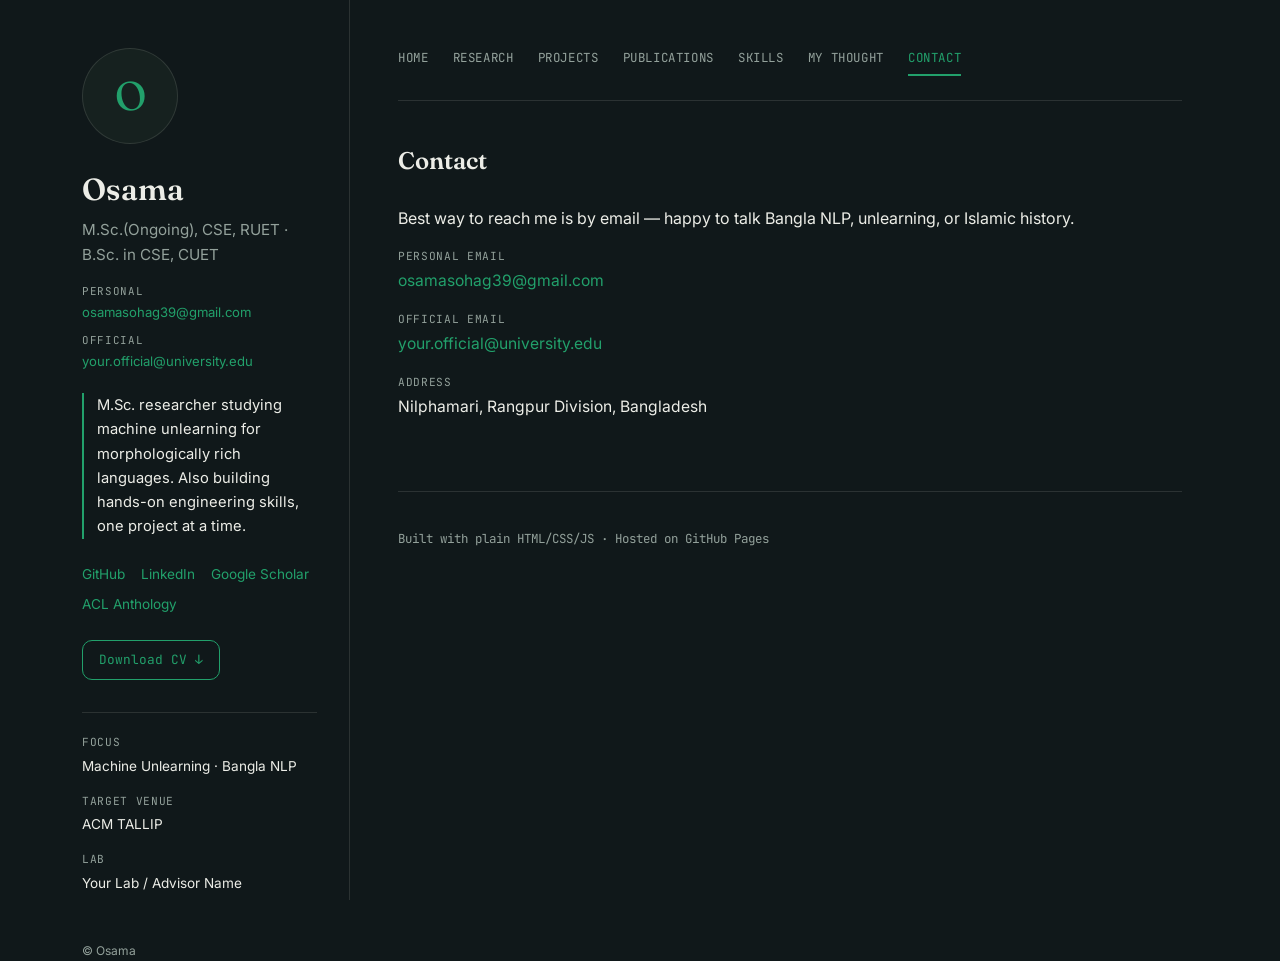
==== contact.html @ 737d6b6a "page wise portfolio" ====
<!DOCTYPE html>
<html lang="en">
<head>
<meta charset="UTF-8">
<meta name="viewport" content="width=device-width, initial-scale=1.0">
<title>Md. Osama — Contact</title>
<meta name="description" content="Contact details for Md. Osama.">

<link rel="preconnect" href="https://fonts.googleapis.com">
<link rel="preconnect" href="https://fonts.gstatic.com" crossorigin>
<link href="https://fonts.googleapis.com/css2?family=Fraunces:opsz,wght@9..144,400;9..144,500;9..144,600;9..144,700&family=Inter:wght@400;500;600&family=JetBrains+Mono:wght@400;500&display=swap" rel="stylesheet">

<link rel="stylesheet" href="css/style.css">
</head>
<body>

<div class="layout">

  <!-- ============ SIDEBAR (same on every page — edit here, then copy into the other 6 files) ============ -->
  <aside class="sidebar">
    <div class="sidebar-inner">
      <div class="avatar">
        <img src="images/profile.jpg" alt="Osama" onerror="this.style.display='none'; this.nextElementSibling.style.display='flex';">
        <div class="avatar-fallback">O</div>
      </div>

      <h1 class="name">Osama</h1>
      <p class="role">M.Sc.(Ongoing), CSE, RUET · B.Sc. in CSE, CUET</p>

      <div class="contact-block">
        <p><span>Personal</span><a href="mailto:osamasohag39@gmail.com">osamasohag39@gmail.com</a></p>
        <p><span>Official</span><a href="mailto:your.official@university.edu">your.official@university.edu</a></p>
      </div>

      <p class="tagline">
        M.Sc. researcher studying machine unlearning for morphologically rich languages.
        Also building hands-on engineering skills, one project at a time.
      </p>

      <nav class="social-links" aria-label="Social links">
        <a href="https://github.com/123Osama" target="_blank" rel="noopener">GitHub</a>
        <a href="https://www.linkedin.com/in/osama39/" target="_blank" rel="noopener">LinkedIn</a>
        <a href="https://scholar.google.com/citations?user=UkB_a_IAAAAJ&hl=en" target="_blank" rel="noopener">Google Scholar</a>
        <a href="https://aclanthology.org/people/md-osama/unverified/" target="_blank" rel="noopener">ACL Anthology</a>
      </nav>

      <a class="cv-btn" href="cv.pdf" target="_blank" rel="noopener">Download CV ↓</a>

      <ul class="quick-facts">
        <li><span>Focus</span>Machine Unlearning · Bangla NLP</li>
        <li><span>Target venue</span>ACM TALLIP</li>
        <li><span>Lab</span>Your Lab / Advisor Name</li>
      </ul>
    </div>

    <p class="sidebar-footer">© <span id="year"></span> Osama</p>
  </aside>

  <!-- ============ MAIN CONTENT — THIS PAGE ONLY: contact.html ============ -->
  <main class="content">

    <nav class="topnav" aria-label="Section navigation">
      <a href="index.html">Home</a>
      <a href="research.html">Research</a>
      <a href="projects.html">Projects</a>
      <a href="publications.html">Publications</a>
      <a href="skills.html">Skills</a>
      <a href="thoughts.html">My Thought</a>
      <a href="contact.html" class="active">Contact</a>
    </nav>

    <section class="section">
      <h3 class="section-title">Contact</h3>
      <p>Best way to reach me is by email — happy to talk Bangla NLP, unlearning, or Islamic history.</p>

      <div class="contact-details">
        <p><span>Personal email</span><a href="mailto:osamasohag39@gmail.com">osamasohag39@gmail.com</a></p>
        <p><span>Official email</span><a href="mailto:your.official@university.edu">your.official@university.edu</a></p>
        <p><span>Address</span>Nilphamari, Rangpur Division, Bangladesh</p>
      </div>
    </section>

    <footer class="page-footer">
      <p>Built with plain HTML/CSS/JS · Hosted on GitHub Pages</p>
    </footer>

  </main>
</div>

<script src="js/script.js"></script>
</body>
</html>
---- css/style.css ----
:root {
  --bg: #10181a;
  --bg-elevated: #16211f;
  --bg-card: #182420;
  --fg: #ecede7;
  --muted: #93a19b;
  --accent: #22a06b;      /* emerald — nods to the Bangladesh flag */
  --accent-2: #d94f4f;    /* muted red — used sparingly */
  --rule: rgba(236, 237, 231, 0.12);
  --radius: 10px;

  --font-display: 'Fraunces', serif;
  --font-body: 'Inter', -apple-system, BlinkMacSystemFont, sans-serif;
  --font-mono: 'JetBrains Mono', monospace;
}

* { box-sizing: border-box; }

html { scroll-behavior: smooth; }

body {
  margin: 0;
  background: var(--bg);
  color: var(--fg);
  font-family: var(--font-body);
  line-height: 1.65;
  -webkit-font-smoothing: antialiased;
}

a { color: var(--accent); text-decoration: none; }
a:hover { text-decoration: underline; }
a:focus-visible, button:focus-visible {
  outline: 2px solid var(--accent);
  outline-offset: 3px;
}

/* ============ LAYOUT ============ */
/* Single page scroll: the sidebar is NOT independently scrollable —
   it flows in the same document as the main content, so there is
   only ever one scrollbar (the browser's). */
.layout {
  display: grid;
  grid-template-columns: 300px 1fr;
  max-width: 1180px;
  margin: 0 auto;
  align-items: start;
}

/* ============ SIDEBAR ============ */
.sidebar {
  border-right: 1px solid var(--rule);
  padding: 3rem 2rem;
  display: flex;
  flex-direction: column;
  justify-content: space-between;
  position: sticky;
  top: 0;
  align-self: start;
  max-height: 100vh;
  overflow: visible;
}

.avatar {
  width: 96px;
  height: 96px;
  border-radius: 50%;
  overflow: hidden;
  margin-bottom: 1.25rem;
  background: var(--bg-elevated);
  border: 1px solid var(--rule);
}
.avatar img { width: 100%; height: 100%; object-fit: cover; }
.avatar-fallback {
  display: none;
  width: 100%; height: 100%;
  align-items: center; justify-content: center;
  font-family: var(--font-display);
  font-size: 2.5rem;
  color: var(--accent);
}

.name {
  font-family: var(--font-display);
  font-size: 1.9rem;
  font-weight: 600;
  margin: 0 0 0.15rem;
}
.role { margin: 0 0 1rem; color: var(--muted); font-size: 0.95rem; }

.contact-block {
  font-size: 0.82rem;
  margin-bottom: 1.25rem;
}
.contact-block p { margin: 0 0 0.5rem; display: flex; flex-direction: column; }
.contact-block span {
  font-family: var(--font-mono);
  font-size: 0.68rem;
  text-transform: uppercase;
  letter-spacing: 0.06em;
  color: var(--muted);
  margin-bottom: 0.1rem;
}

.tagline {
  font-size: 0.92rem;
  color: var(--fg);
  border-left: 2px solid var(--accent);
  padding-left: 0.8rem;
  margin: 0 0 1.5rem;
}

.social-links {
  display: flex;
  flex-wrap: wrap;
  gap: 0.5rem 1rem;
  font-size: 0.85rem;
  margin-bottom: 1.5rem;
}

.cv-btn {
  display: inline-block;
  font-family: var(--font-mono);
  font-size: 0.8rem;
  border: 1px solid var(--accent);
  color: var(--accent);
  padding: 0.55rem 1rem;
  border-radius: var(--radius);
  margin-bottom: 2rem;
  text-decoration: none;
  width: fit-content;
}
.cv-btn:hover { background: var(--accent); color: var(--bg); text-decoration: none; }

.quick-facts {
  list-style: none;
  padding: 0;
  margin: 0;
  border-top: 1px solid var(--rule);
  padding-top: 1.25rem;
  font-size: 0.85rem;
}
.quick-facts li { margin-bottom: 0.9rem; }
.quick-facts span {
  display: block;
  font-family: var(--font-mono);
  font-size: 0.7rem;
  text-transform: uppercase;
  letter-spacing: 0.06em;
  color: var(--muted);
  margin-bottom: 0.2rem;
}

.sidebar-footer {
  font-size: 0.75rem;
  color: var(--muted);
  margin: 2rem 0 0;
}

/* ============ MAIN CONTENT ============ */
.content { padding: 3rem 3rem 5rem; min-width: 0; }

.topnav {
  display: flex;
  flex-wrap: wrap;
  gap: 1.5rem;
  font-family: var(--font-mono);
  font-size: 0.78rem;
  text-transform: uppercase;
  letter-spacing: 0.05em;
  padding-bottom: 1.5rem;
  margin-bottom: 2.5rem;
  border-bottom: 1px solid var(--rule);
  position: sticky;
  top: 0;
  background: var(--bg);
  z-index: 10;
}
.topnav a { color: var(--muted); padding-bottom: 0.35rem; border-bottom: 2px solid transparent; }
.topnav a:hover { color: var(--accent); text-decoration: none; }
.topnav a.active { color: var(--accent); border-bottom-color: var(--accent); }

/* ============ HERO / HOME ============ */
.hero { margin-bottom: 4.5rem; }
.eyebrow {
  color: var(--accent);
  font-family: var(--font-mono);
  font-size: 0.85rem;
  text-transform: uppercase;
  letter-spacing: 0.06em;
  margin: 0 0 1rem;
}
.hero-line {
  font-family: var(--font-display);
  font-size: clamp(1.8rem, 4vw, 2.9rem);
  font-weight: 600;
  line-height: 1.25;
  margin: 0 0 1.5rem;
}
.hl { color: var(--accent); font-style: italic; }
.hero-sub {
  max-width: 62ch;
  color: var(--muted);
  font-size: 1.02rem;
}
.hero-sub em { color: var(--fg); font-style: normal; font-weight: 600; }

.bio { margin-top: 2.5rem; max-width: 68ch; }

/* Signature morpheme demo */
.morph-demo {
  margin-top: 2.5rem;
  padding: 2rem;
  background: var(--bg-elevated);
  border: 1px solid var(--rule);
  border-radius: var(--radius);
}
.morph-caption {
  font-family: var(--font-mono);
  font-size: 0.72rem;
  text-transform: uppercase;
  letter-spacing: 0.06em;
  color: var(--muted);
  margin: 0 0 1rem;
}
.morph-word {
  display: flex;
  flex-wrap: wrap;
  gap: 0.4rem;
  font-family: var(--font-display);
  font-size: 1.8rem;
  margin-bottom: 1.25rem;
}
.morph {
  background: transparent;
  border: 1.5px dashed var(--rule);
  border-radius: 6px;
  color: var(--fg);
  padding: 0.15em 0.35em;
  cursor: pointer;
  font-family: inherit;
  font-size: inherit;
  transition: border-color 0.15s ease, color 0.15s ease, background 0.15s ease;
}
.morph:hover, .morph:focus-visible, .morph.active {
  border-color: var(--accent);
  color: var(--accent);
  background: rgba(34, 160, 107, 0.1);
}
.morph-meaning {
  font-size: 0.95rem;
  color: var(--muted);
  margin: 0;
}
.morph-meaning span:first-of-type { color: var(--accent); margin: 0 0.4em; }
#morphGloss { color: var(--fg); }

/* Scrollable updates window (nested scroll is intentional here — it's a
   small "window" inside Home, not the whole page) */
.updates-box {
  margin-top: 2.5rem;
  background: var(--bg-card);
  border: 1px solid var(--rule);
  border-radius: var(--radius);
  padding: 1.5rem 2rem;
}
.updates-title {
  font-family: var(--font-display);
  font-size: 1.1rem;
  margin: 0 0 1rem;
}
.updates-box .timeline {
  max-height: 260px;
  overflow-y: auto;
  padding-right: 0.5rem;
}

/* ============ SECTIONS ============ */
.section {
  margin-bottom: 4.5rem;
  scroll-margin-top: 5rem;
}
.section-title {
  font-family: var(--font-display);
  font-size: 1.5rem;
  font-weight: 600;
  margin: 0 0 1.5rem;
}

.edit-note {
  font-family: var(--font-mono);
  font-size: 0.78rem;
  color: var(--accent-2);
  opacity: 0.85;
}

/* Research */
.research-card {
  background: var(--bg-card);
  border: 1px solid var(--rule);
  border-radius: var(--radius);
  padding: 2rem;
}
.research-tag {
  font-family: var(--font-mono);
  font-size: 0.7rem;
  text-transform: uppercase;
  letter-spacing: 0.06em;
  color: var(--muted);
  margin: 0 0 0.3rem;
}
.research-card h4 {
  font-family: var(--font-display);
  font-size: 1.3rem;
  margin: 0.2rem 0 1rem;
}
.research-grid {
  display: grid;
  grid-template-columns: repeat(auto-fit, minmax(200px, 1fr));
  gap: 1.5rem;
  margin-top: 1.5rem;
  padding-top: 1.5rem;
  border-top: 1px solid var(--rule);
}
.rq-list { padding-left: 1.2rem; color: var(--fg); }
.rq-list li { margin-bottom: 0.6rem; }

/* Projects */
.project-grid {
  display: grid;
  grid-template-columns: repeat(auto-fit, minmax(230px, 1fr));
  gap: 1.25rem;
}
.project-card {
  background: var(--bg-card);
  border: 1px solid var(--rule);
  border-radius: var(--radius);
  padding: 1.5rem;
}
.project-card h4 { margin: 0 0 0.5rem; font-family: var(--font-display); font-size: 1.1rem; }
.project-card p { font-size: 0.9rem; color: var(--muted); margin: 0 0 1rem; }
.tags { display: flex; flex-wrap: wrap; gap: 0.4rem; margin-bottom: 1rem; }
.tags span {
  font-family: var(--font-mono);
  font-size: 0.68rem;
  border: 1px solid var(--rule);
  border-radius: 4px;
  padding: 0.2em 0.5em;
  color: var(--muted);
}

/* Publications */
.pub-item {
  border-left: 2px solid var(--accent);
  padding-left: 1rem;
  margin-bottom: 1rem;
}
.pub-title { margin: 0 0 0.2rem; font-weight: 600; }
.pub-meta { margin: 0; font-size: 0.85rem; color: var(--muted); }

/* Skills */
.skills-grid {
  display: grid;
  grid-template-columns: repeat(auto-fit, minmax(180px, 1fr));
  gap: 1.5rem;
}

/* Timeline (used inside the Home updates-box) */
.timeline { list-style: none; padding: 0; margin: 0; }
.timeline li {
  padding-left: 1.5rem;
  border-left: 1px solid var(--rule);
  padding-bottom: 1.25rem;
  position: relative;
  font-size: 0.92rem;
}
.timeline li::before {
  content: '';
  position: absolute;
  left: -4.5px;
  top: 6px;
  width: 8px; height: 8px;
  border-radius: 50%;
  background: var(--accent);
}
.tdate {
  display: block;
  font-family: var(--font-mono);
  font-size: 0.72rem;
  color: var(--muted);
  margin-bottom: 0.2rem;
}

/* My Thought (blog) */
.thought-list { display: flex; flex-direction: column; gap: 1.5rem; }
.thought-item {
  border-left: 2px solid var(--accent);
  padding-left: 1.25rem;
}
.thought-text {
  font-family: var(--font-display);
  font-size: 1.15rem;
  font-style: italic;
  margin: 0.2rem 0 0;
}

/* Contact */
.contact-details p {
  display: flex;
  flex-direction: column;
  margin: 0 0 1rem;
  font-size: 0.98rem;
}
.contact-details span {
  font-family: var(--font-mono);
  font-size: 0.7rem;
  text-transform: uppercase;
  letter-spacing: 0.06em;
  color: var(--muted);
  margin-bottom: 0.15rem;
}

.page-footer {
  border-top: 1px solid var(--rule);
  padding-top: 1.5rem;
  font-size: 0.78rem;
  color: var(--muted);
  font-family: var(--font-mono);
}

/* ============ RESPONSIVE ============ */
@media (max-width: 860px) {
  .layout { grid-template-columns: 1fr; }
  .sidebar {
    position: relative;
    top: auto;
    max-height: none;
    border-right: none;
    border-bottom: 1px solid var(--rule);
    padding: 2rem 1.5rem;
  }
  .content { padding: 2rem 1.5rem 4rem; }
  .topnav { overflow-x: auto; gap: 1rem; }
}

@media (prefers-reduced-motion: reduce) {
  html { scroll-behavior: auto; }
  * { transition: none !important; }
}
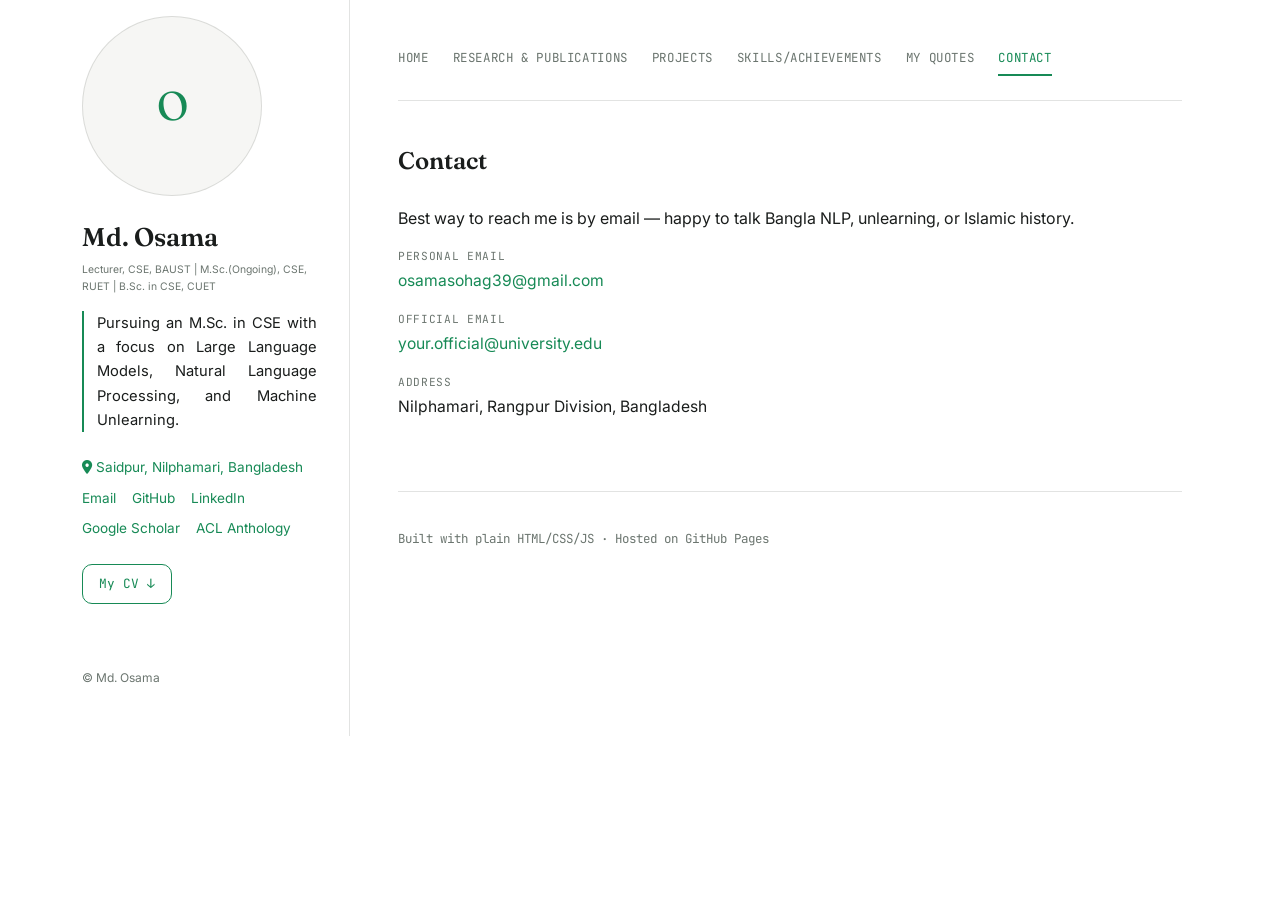
==== commit 90d9a668: "All pages are structured now" ====
--- a/contact.html
+++ b/contact.html
@@ -11,6 +11,8 @@
 <link href="https://fonts.googleapis.com/css2?family=Fraunces:opsz,wght@9..144,400;9..144,500;9..144,600;9..144,700&family=Inter:wght@400;500;600&family=JetBrains+Mono:wght@400;500&display=swap" rel="stylesheet">
 
 <link rel="stylesheet" href="css/style.css">
+<link rel="stylesheet"
+      href="https://cdnjs.cloudflare.com/ajax/libs/font-awesome/6.7.2/css/all.min.css">
 </head>
 <body>
 
@@ -24,36 +26,37 @@
         <div class="avatar-fallback">O</div>
       </div>
 
-      <h1 class="name">Osama</h1>
-      <p class="role">M.Sc.(Ongoing), CSE, RUET · B.Sc. in CSE, CUET</p>
-
-      <div class="contact-block">
-        <p><span>Personal</span><a href="mailto:osamasohag39@gmail.com">osamasohag39@gmail.com</a></p>
-        <p><span>Official</span><a href="mailto:your.official@university.edu">your.official@university.edu</a></p>
-      </div>
+      <h1 class="name">Md. Osama</h1>
+      <p class="role">Lecturer, CSE, BAUST | M.Sc.(Ongoing), CSE, RUET | B.Sc. in CSE, CUET</p>
 
       <p class="tagline">
-        M.Sc. researcher studying machine unlearning for morphologically rich languages.
-        Also building hands-on engineering skills, one project at a time.
+        Pursuing an M.Sc. in CSE with a focus on Large Language Models, Natural Language Processing, and Machine Unlearning.
       </p>
-
-      <nav class="social-links" aria-label="Social links">
+      <nav class="social-links" aria-label="Contact and Social Links">
+        <a href="https://maps.google.com/?q=Saidpur,+Nilphamari,+Bangladesh"
+     target="_blank"
+     rel="noopener">
+    <i class="fa-solid fa-location-dot"></i>
+    Saidpur, Nilphamari, Bangladesh
+        </a>
+        <a href="mailto:osamasohag39@gmail.com">Email</a>
+        <!-- <a href="mailto:osama_cse@baust.edu.bd">osama_cse@baust.edu.bd</a> -->
         <a href="https://github.com/123Osama" target="_blank" rel="noopener">GitHub</a>
         <a href="https://www.linkedin.com/in/osama39/" target="_blank" rel="noopener">LinkedIn</a>
         <a href="https://scholar.google.com/citations?user=UkB_a_IAAAAJ&hl=en" target="_blank" rel="noopener">Google Scholar</a>
         <a href="https://aclanthology.org/people/md-osama/unverified/" target="_blank" rel="noopener">ACL Anthology</a>
       </nav>
 
-      <a class="cv-btn" href="cv.pdf" target="_blank" rel="noopener">Download CV ↓</a>
+      <a class="cv-btn" href="cv.pdf" target="_blank" rel="noopener">My CV ↓</a>
 
-      <ul class="quick-facts">
+      <!-- <ul class="quick-facts">
         <li><span>Focus</span>Machine Unlearning · Bangla NLP</li>
         <li><span>Target venue</span>ACM TALLIP</li>
         <li><span>Lab</span>Your Lab / Advisor Name</li>
-      </ul>
+      </ul> -->
     </div>
 
-    <p class="sidebar-footer">© <span id="year"></span> Osama</p>
+    <p class="sidebar-footer">© <span id="year"></span> Md. Osama</p>
   </aside>
 
   <!-- ============ MAIN CONTENT — THIS PAGE ONLY: contact.html ============ -->
@@ -61,11 +64,10 @@
 
     <nav class="topnav" aria-label="Section navigation">
       <a href="index.html">Home</a>
-      <a href="research.html">Research</a>
+      <a href="research.html">Research & Publications</a>
       <a href="projects.html">Projects</a>
-      <a href="publications.html">Publications</a>
-      <a href="skills.html">Skills</a>
-      <a href="thoughts.html">My Thought</a>
+      <a href="skills.html">Skills/Achievements</a>
+      <a href="thoughts.html">My Quotes</a>
       <a href="contact.html" class="active">Contact</a>
     </nav>
 
--- a/css/style.css
+++ b/css/style.css
@@ -1,12 +1,12 @@
 :root {
-  --bg: #10181a;
-  --bg-elevated: #16211f;
-  --bg-card: #182420;
-  --fg: #ecede7;
-  --muted: #93a19b;
-  --accent: #22a06b;      /* emerald — nods to the Bangladesh flag */
-  --accent-2: #d94f4f;    /* muted red — used sparingly */
-  --rule: rgba(236, 237, 231, 0.12);
+  --bg: #ffffff;
+  --bg-elevated: #f6f6f4;
+  --bg-card: #f1f1ee;
+  --fg: #1a1d1c;
+  --muted: #6b756f;
+  --accent: #178a56;      /* emerald — nods to the Bangladesh flag */
+  --accent-2: #c23f3f;    /* muted red — used sparingly */
+  --rule: rgba(20, 24, 22, 0.12);
   --radius: 10px;
 
   --font-display: 'Fraunces', serif;
@@ -52,24 +52,30 @@
   padding: 3rem 2rem;
   display: flex;
   flex-direction: column;
-  justify-content: space-between;
+  justify-content: flex-start;
   position: sticky;
   top: 0;
   align-self: start;
   max-height: 100vh;
   overflow: visible;
+  padding-top: 16px;
 }
 
 .avatar {
-  width: 96px;
-  height: 96px;
+  width: 180px;
+  height: 180px;
   border-radius: 50%;
   overflow: hidden;
   margin-bottom: 1.25rem;
   background: var(--bg-elevated);
   border: 1px solid var(--rule);
 }
-.avatar img { width: 100%; height: 100%; object-fit: cover; }
+.avatar img { 
+  width: 100%; 
+  height: 100%; 
+  object-fit: cover; 
+  object-position: center top;
+}
 .avatar-fallback {
   display: none;
   width: 100%; height: 100%;
@@ -81,20 +87,20 @@
 
 .name {
   font-family: var(--font-display);
-  font-size: 1.9rem;
+  font-size: 1.6rem;
   font-weight: 600;
   margin: 0 0 0.15rem;
 }
-.role { margin: 0 0 1rem; color: var(--muted); font-size: 0.95rem; }
+.role { margin: 0 0 1rem; color: var(--muted); font-size: 0.65rem; }
 
 .contact-block {
-  font-size: 0.82rem;
-  margin-bottom: 1.25rem;
+  font-size: 0.1rem;
+  margin-bottom: 1.15rem;
 }
 .contact-block p { margin: 0 0 0.5rem; display: flex; flex-direction: column; }
 .contact-block span {
   font-family: var(--font-mono);
-  font-size: 0.68rem;
+  font-size: 0.38rem;
   text-transform: uppercase;
   letter-spacing: 0.06em;
   color: var(--muted);
@@ -107,6 +113,8 @@
   border-left: 2px solid var(--accent);
   padding-left: 0.8rem;
   margin: 0 0 1.5rem;
+  text-align: justify;
+  text-justify: inter-word;
 }
 
 .social-links {
@@ -198,14 +206,219 @@
 }
 .hl { color: var(--accent); font-style: italic; }
 .hero-sub {
-  max-width: 62ch;
+  max-width: 72ch;
   color: var(--muted);
   font-size: 1.02rem;
+  text-align: justify;
+  text-justify: inter-word;
 }
 .hero-sub em { color: var(--fg); font-style: normal; font-weight: 600; }
 
 .bio { margin-top: 2.5rem; max-width: 68ch; }
 
+.hero-contact{
+    margin:1.5rem 0;
+}
+
+.hero-contact p{
+    display:flex;
+    align-items:center;
+    gap:.6rem;
+    margin:0;
+    font-size:.95rem;
+}
+
+.hero-contact i{
+    color:var(--accent);
+    font-size:1rem;
+}
+
+.current-focus{
+    margin:2rem 0;
+    padding:1.2rem 1.4rem;
+    border:1px solid var(--rule);
+    border-radius:var(--radius);
+    background:var(--bg-elevated);
+}
+
+.current-focus h3{
+    margin:0 0 0.8rem;
+    font-family:var(--font-display);
+    font-size:1rem;
+    color:var(--accent);
+}
+
+.current-list{
+    margin:0;
+    padding-left:1.2rem;
+    max-height:140px;      /* Adjust as needed */
+    overflow-y:auto;
+}
+
+.current-list li{
+    margin-bottom:0.7rem;
+    line-height:1.6;
+}
+/* ==========================================================
+   Research & Publications
+========================================================== */
+
+.page-header{
+  display:flex;
+  justify-content:space-between;
+  align-items:flex-start;
+  gap:2rem;
+  margin-bottom:2rem;
+}
+
+.section-intro{
+  color:var(--muted);
+  max-width:72ch;
+  line-height:1.8;
+  text-align:justify;
+}
+
+.scholar-btn{
+  display:inline-flex;
+  align-items:center;
+  gap:.5rem;
+  padding:.65rem 1rem;
+  border:1px solid var(--accent);
+  border-radius:var(--radius);
+  color:var(--accent);
+  text-decoration:none;
+  font-size:.9rem;
+  font-family:var(--font-mono);
+  transition:.25s;
+  white-space:nowrap;
+}
+
+.scholar-btn:hover{
+  background:var(--accent);
+  color:var(--bg);
+  text-decoration:none;
+}
+
+/* ==========================================================
+   Research Interests
+========================================================== */
+
+.interest-list{
+  display:flex;
+  flex-wrap:wrap;
+  gap:.75rem;
+  margin-top:1rem;
+}
+
+.interest-list span{
+  padding:.45rem .9rem;
+  border:1px solid var(--rule);
+  border-radius:999px;
+  background:var(--bg-elevated);
+  font-size:.9rem;
+  transition:.25s;
+}
+
+.interest-list span:hover{
+  border-color:var(--accent);
+  color:var(--accent);
+}
+
+/* ==========================================================
+   Research Project Card
+========================================================== */
+
+.research-card{
+  margin-top:1rem;
+  padding:1.5rem;
+  border:1px solid var(--rule);
+  border-radius:var(--radius);
+  background:var(--bg-elevated);
+}
+
+.research-card h4{
+  margin:0 0 .8rem;
+  font-size:1.25rem;
+}
+
+.research-meta{
+  color:var(--muted);
+  font-size:.9rem;
+  margin-bottom:1rem;
+}
+
+.research-card p{
+  line-height:1.8;
+  text-align:justify;
+}
+
+/* ==========================================================
+   Publications
+========================================================== */
+
+.publication-card{
+  margin-top:1rem;
+  padding:1.25rem 1.5rem;
+  border-left:4px solid var(--accent);
+  border-radius:var(--radius);
+  background:var(--bg-elevated);
+  margin-bottom:1rem;
+}
+
+.publication-card h4{
+  margin:0;
+  font-size:1.08rem;
+  line-height:1.5;
+}
+
+.authors{
+  margin:.55rem 0;
+  color:var(--muted);
+  font-size:.92rem;
+}
+
+.pub-venue{
+  font-size:.88rem;
+  color:var(--text-light);
+  font-style:italic;
+  margin-bottom:.6rem;
+}
+
+.publication-card a{
+  color:var(--accent);
+  text-decoration:none;
+  font-family:var(--font-mono);
+  font-size:.88rem;
+}
+
+.publication-card a:hover{
+  text-decoration:underline;
+}
+
+/* ==========================================================
+   Section Spacing
+========================================================== */
+
+.section{
+  margin-bottom:3rem;
+}
+
+/* ==========================================================
+   Responsive
+========================================================== */
+
+@media (max-width:768px){
+
+.page-header{
+    flex-direction:column;
+    align-items:flex-start;
+}
+
+.scholar-btn{
+    width:fit-content;
+}
+
+}
 /* Signature morpheme demo */
 .morph-demo {
   margin-top: 2.5rem;
@@ -244,7 +457,7 @@
 .morph:hover, .morph:focus-visible, .morph.active {
   border-color: var(--accent);
   color: var(--accent);
-  background: rgba(34, 160, 107, 0.1);
+  background: rgba(23, 138, 86, 0.08);
 }
 .morph-meaning {
   font-size: 0.95rem;
@@ -267,6 +480,7 @@
   font-family: var(--font-display);
   font-size: 1.1rem;
   margin: 0 0 1rem;
+  color:var(--accent);
 }
 .updates-box .timeline {
   max-height: 260px;
@@ -356,14 +570,52 @@
 }
 .pub-title { margin: 0 0 0.2rem; font-weight: 600; }
 .pub-meta { margin: 0; font-size: 0.85rem; color: var(--muted); }
-
+.publication-box {
+    max-height: 220px;
+    overflow-y: auto;
+    margin-bottom: 1.5rem;
+    padding-right: 0.5rem;
+}
+
+.publication-box .pub-item:not(:last-child) {
+    margin-bottom: 1.5rem;
+    padding-bottom: 1rem;
+    border-bottom: 1px solid var(--rule);
+}
+
+/* Optional scrollbar styling */
+
+.publication-box::-webkit-scrollbar {
+    width: 6px;
+}
+
+.publication-box::-webkit-scrollbar-thumb {
+    background: var(--rule);
+    border-radius: 999px;
+}
+
+.publication-box::-webkit-scrollbar-thumb:hover {
+    background: var(--accent);
+}
 /* Skills */
 .skills-grid {
   display: grid;
   grid-template-columns: repeat(auto-fit, minmax(180px, 1fr));
-  gap: 1.5rem;
-}
-
+  gap: 1.2rem;
+}
+.achievement-box {
+    max-height: 220px;
+    overflow-y: auto;
+    padding-right: 0.5rem;
+}
+
+.achievement-box ul {
+    margin: 0;
+}
+
+.achievement-box li {
+    margin-bottom: 0.9rem;
+}
 /* Timeline (used inside the Home updates-box) */
 .timeline { list-style: none; padding: 0; margin: 0; }
 .timeline li {
@@ -445,4 +697,4 @@
 @media (prefers-reduced-motion: reduce) {
   html { scroll-behavior: auto; }
   * { transition: none !important; }
-}
+}
